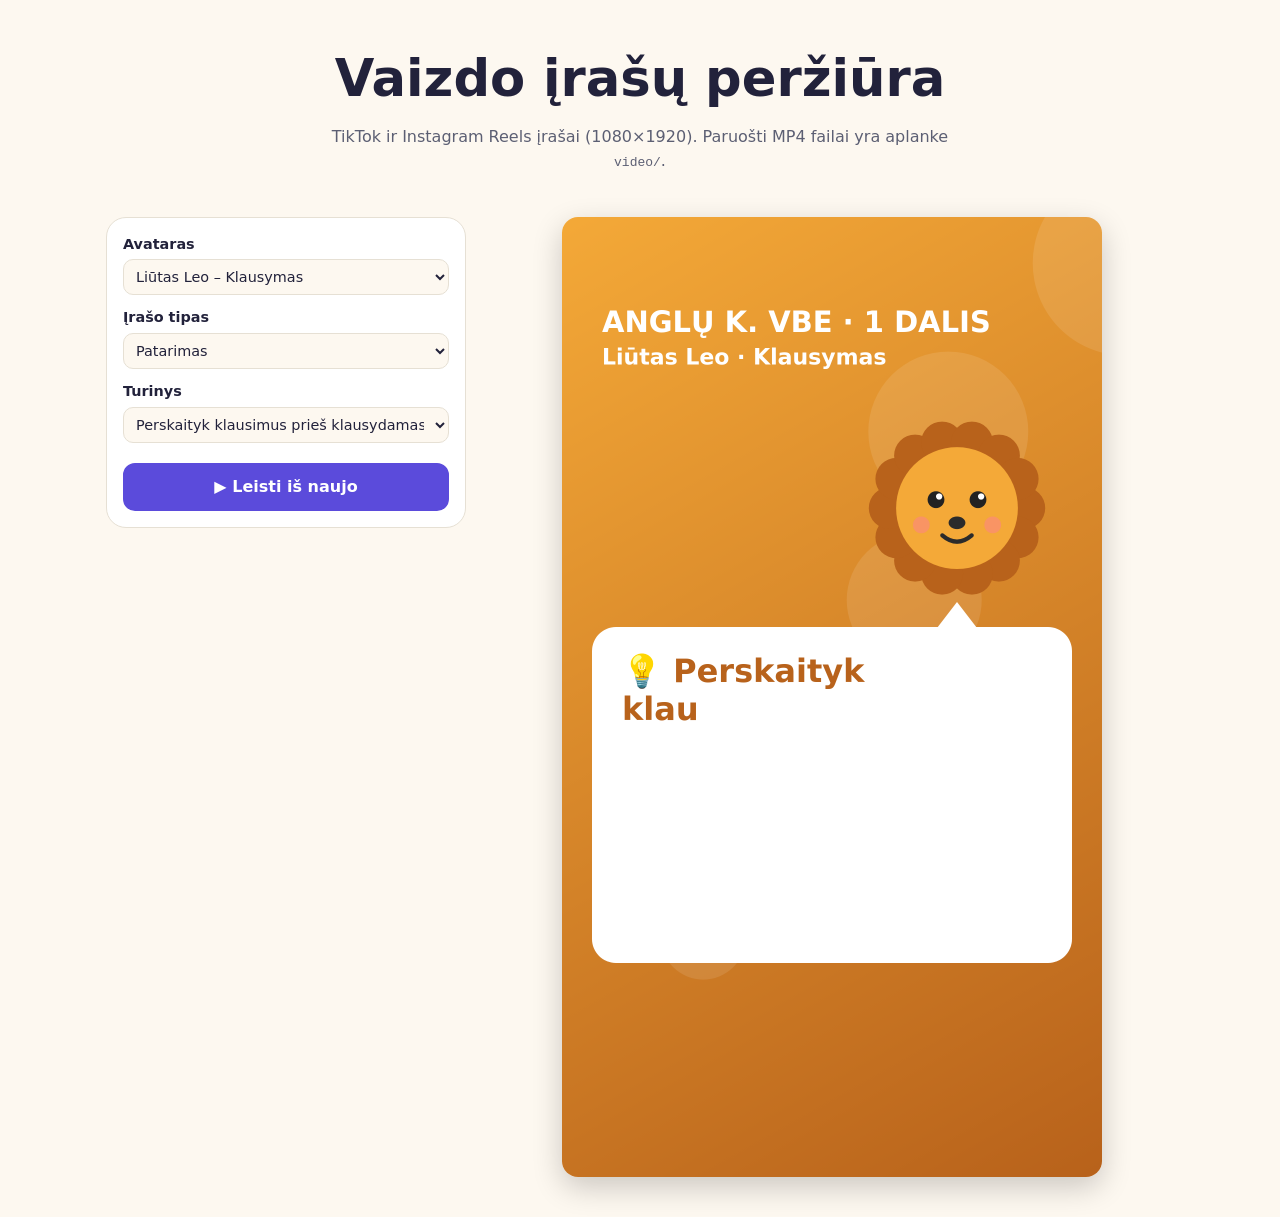
==== video.html @ 636ffc27 "Add TikTok/Instagram Reels video renderer Animated 1080x1920 videos: avatar pops in, tip text types " ====
<!doctype html>
<html lang="lt">
<head>
  <meta charset="utf-8">
  <meta name="viewport" content="width=device-width, initial-scale=1">
  <title>VBE Avatarai – vaizdo įrašai</title>
  <link rel="stylesheet" href="css/style.css">
</head>
<body>
  <header class="hero">
    <h1>Vaizdo įrašų peržiūra</h1>
    <p>TikTok ir Instagram Reels įrašai (1080×1920). Paruošti MP4 failai yra aplanke <code>video/</code>.</p>
  </header>
  <main class="studio">
    <form class="panel">
      <label>Avataras <select id="avatar"></select></label>
      <label>Įrašo tipas
        <select id="type">
          <option value="tip">Patarimas</option>
          <option value="quiz">Klausimas</option>
        </select>
      </label>
      <label>Turinys <select id="item"></select></label>
      <button type="button" class="btn primary" id="play">▶ Leisti iš naujo</button>
    </form>
    <div class="preview"><canvas id="canvas" width="1080" height="1920"></canvas></div>
  </main>
  <script src="js/avatars.js"></script>
  <script src="js/video.js"></script>
  <script>
    const $ = (id) => document.getElementById(id);
    const ctx = $("canvas").getContext("2d");
    let video = null;
    let start = 0;

    $("avatar").innerHTML = AVATARS.map((a) => `<option value="${a.id}">${a.name} – ${a.skill}</option>`).join("");

    function fillItems() {
      const a = AVATARS.find((x) => x.id === $("avatar").value);
      const list = $("type").value === "tip" ? a.lessons.map((l) => l.title) : a.quiz.map((q) => q.q);
      $("item").innerHTML = list.map((t, i) => `<option value="${i}">${t.slice(0, 60)}</option>`).join("");
    }

    async function load() {
      const a = AVATARS.find((x) => x.id === $("avatar").value);
      video = await makeVideo(a, $("type").value, Number($("item").value));
      start = performance.now();
    }

    function tick(now) {
      if (video) video.draw(ctx, Math.min((now - start) / 1000, video.duration));
      requestAnimationFrame(tick);
    }

    $("avatar").addEventListener("change", () => { fillItems(); load(); });
    $("type").addEventListener("change", () => { fillItems(); load(); });
    $("item").addEventListener("change", load);
    $("play").addEventListener("click", () => (start = performance.now()));

    fillItems();
    load();
    requestAnimationFrame(tick);
  </script>
</body>
</html>
---- css/style.css ----
:root {
  --bg: #fdf8f0;
  --surface: #ffffff;
  --text: #22223b;
  --muted: #5c5f73;
  --border: #e6e0d4;
  --brand: #5b4bdb;
}

@media (prefers-color-scheme: dark) {
  :root {
    --bg: #17172a;
    --surface: #23233a;
    --text: #f1f0f7;
    --muted: #b3b3c9;
    --border: #3a3a55;
    --brand: #8f82ff;
  }
}

* { box-sizing: border-box; }

body {
  margin: 0;
  font-family: system-ui, -apple-system, "Segoe UI", Roboto, sans-serif;
  background: var(--bg);
  color: var(--text);
  line-height: 1.5;
}

a { color: var(--brand); }

.hero {
  text-align: center;
  padding: 40px 16px 24px;
}
.hero h1 { font-size: clamp(2rem, 6vw, 3.2rem); margin: 0 0 8px; }
.hero p { max-width: 640px; margin: 0 auto 20px; color: var(--muted); }
main, .plan { max-width: 1100px; margin: 0 auto; padding: 0 16px 40px; }

.btn {
  font: inherit; font-weight: 600;
  padding: 10px 16px; margin-top: 8px;
  border-radius: 12px; border: 2px solid var(--brand);
  background: var(--surface); color: var(--brand); cursor: pointer;
}
.btn.primary { background: var(--brand); color: #fff; }

/* Įrašų studija */
.studio {
  display: grid;
  grid-template-columns: minmax(260px, 360px) 1fr;
  gap: 24px;
  align-items: start;
}
@media (max-width: 760px) {
  .studio { grid-template-columns: 1fr; }
}
.panel {
  background: var(--surface);
  border: 1px solid var(--border);
  border-radius: 20px;
  padding: 16px;
  display: grid;
  gap: 12px;
}
.panel label { display: grid; gap: 4px; font-weight: 600; font-size: .9rem; }
.panel select, .panel textarea {
  font: inherit; font-weight: 400;
  padding: 8px; border-radius: 10px;
  border: 1px solid var(--border); background: var(--bg); color: var(--text);
  width: 100%;
}
.row { display: flex; gap: 8px; flex-wrap: wrap; }
.preview canvas {
  width: 100%;
  max-width: 540px;
  height: auto;
  border-radius: 16px;
  box-shadow: 0 10px 30px rgba(0,0,0,.2);
  display: block;
  margin: 0 auto;
}

.plan-list { list-style: none; padding: 0; display: grid; gap: 10px; }
.plan-list li {
  background: var(--surface);
  border-left: 8px solid var(--c);
  border-radius: 12px;
  padding: 10px 14px;
}
.plan-list span { display: block; color: var(--muted); }
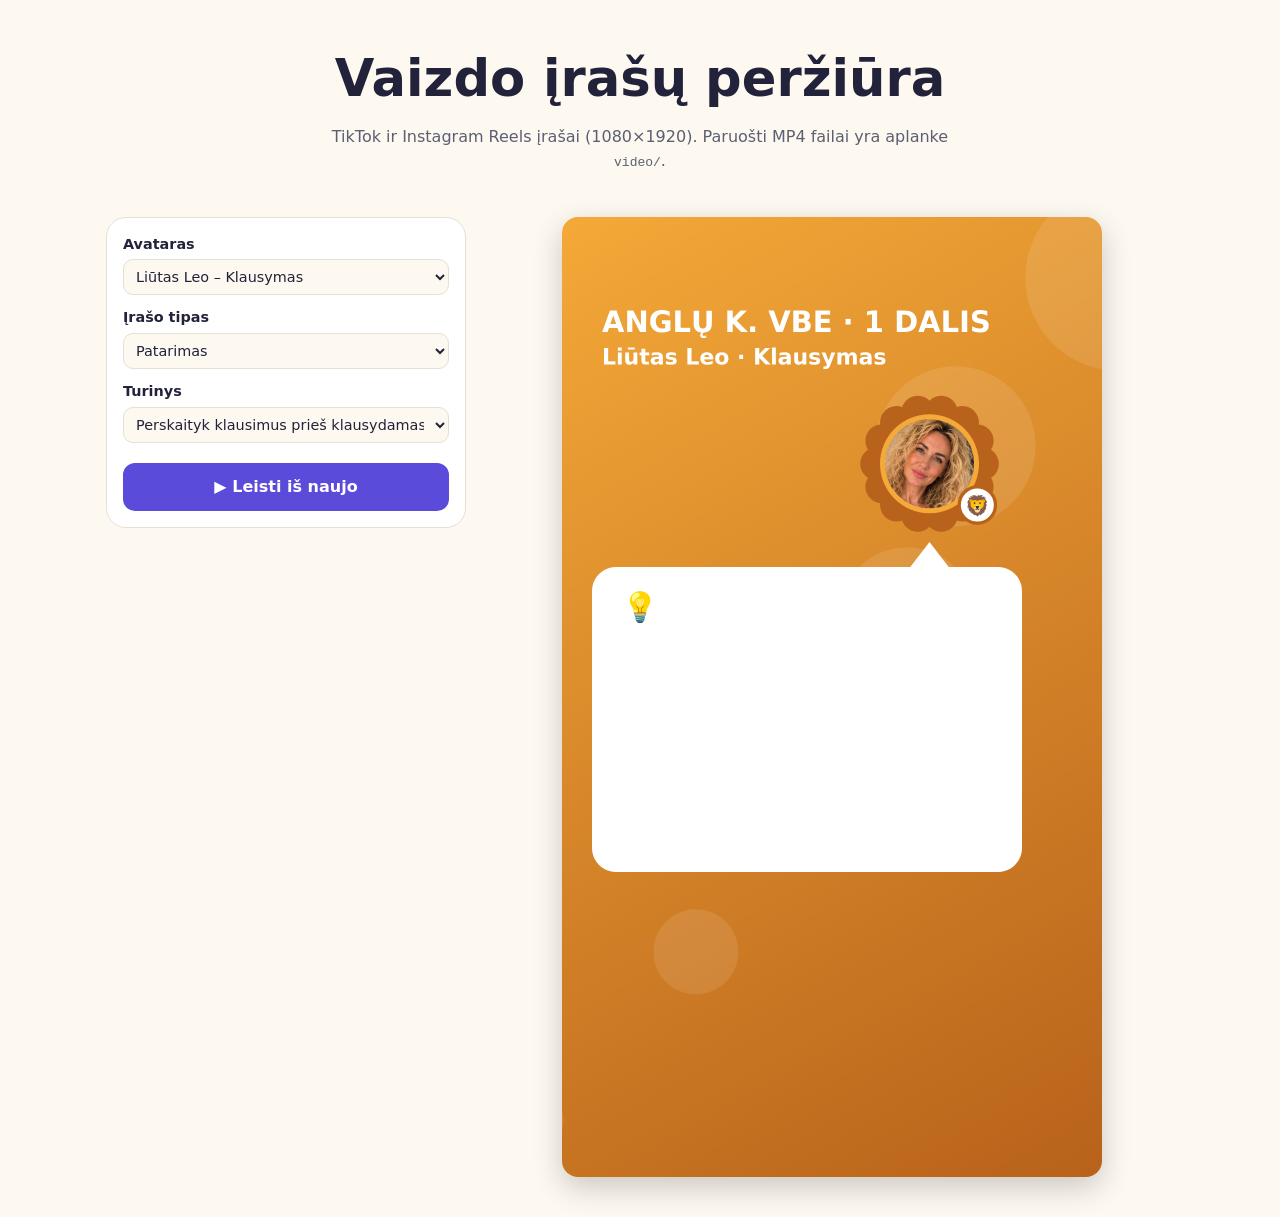
==== commit 9281c268: "Use the author's photo in all avatars Each avatar shows the photo in a circle with its own costume (" ====
--- a/video.html
+++ b/video.html
@@ -25,6 +25,7 @@
     </form>
     <div class="preview"><canvas id="canvas" width="1080" height="1920"></canvas></div>
   </main>
+  <script src="js/photo.js"></script>
   <script src="js/avatars.js"></script>
   <script src="js/video.js"></script>
   <script>
